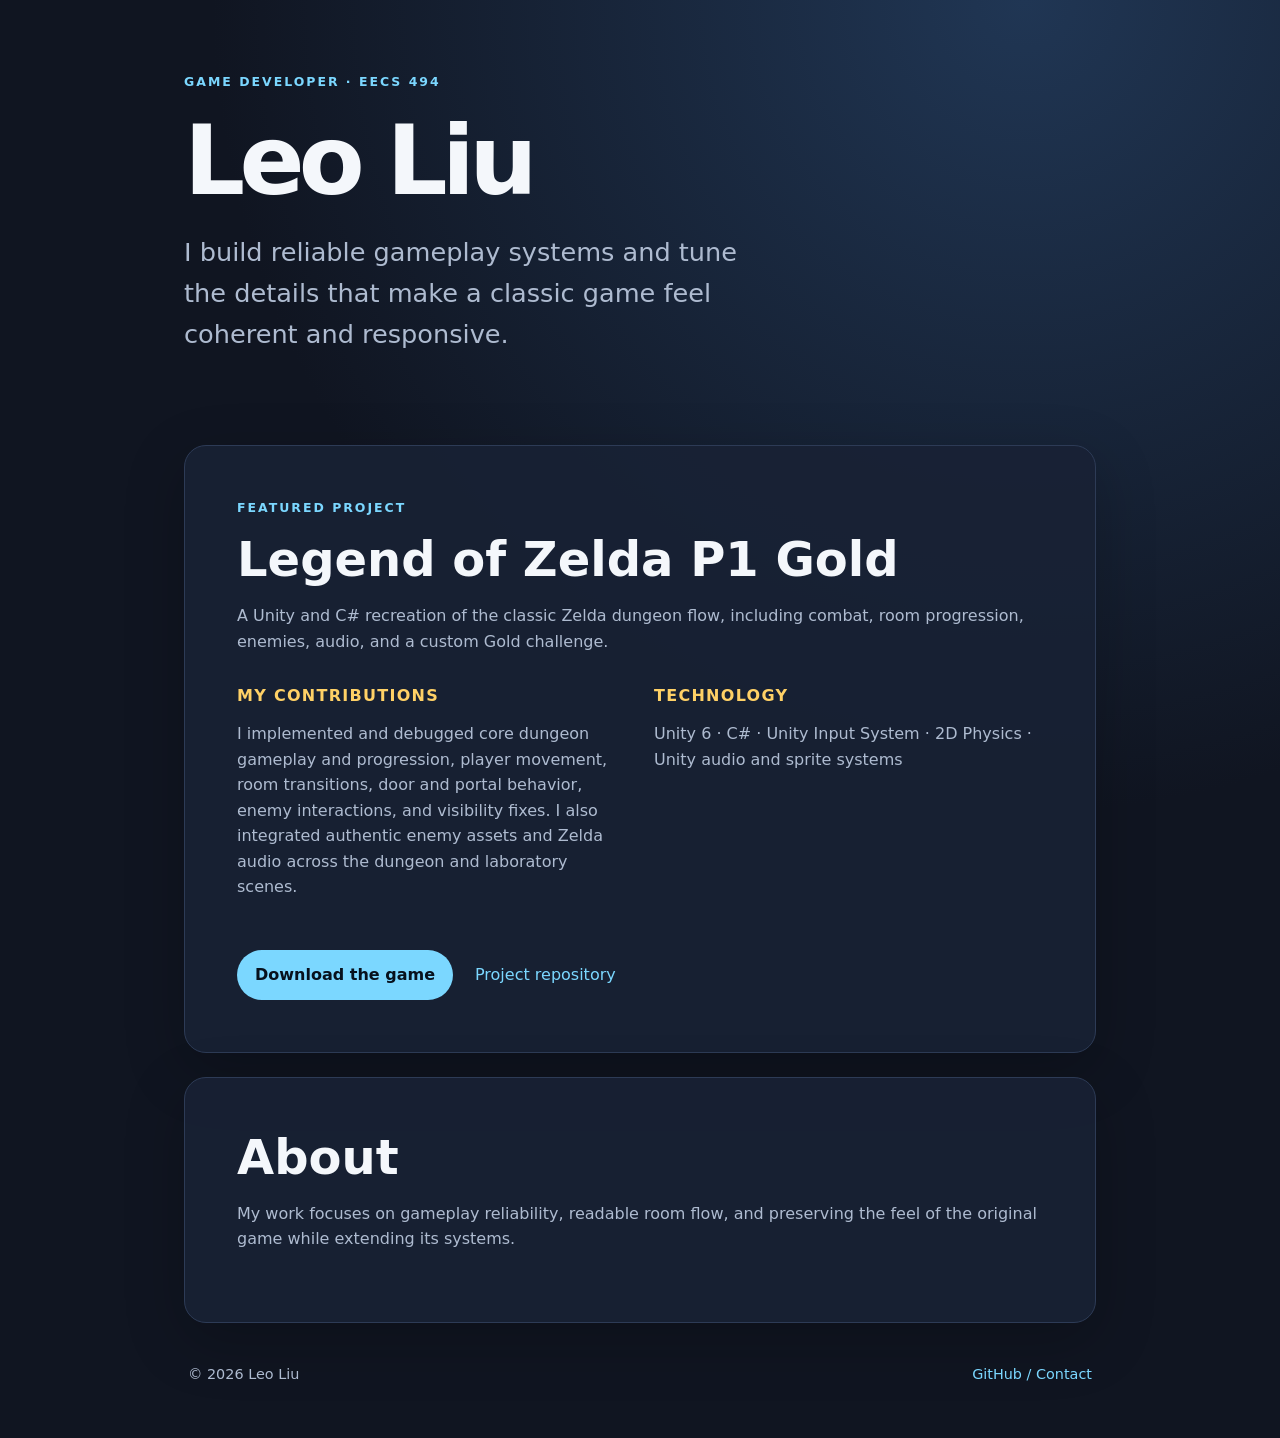
==== leo-liu.html @ e812a275 "Add Leo Liu portfolio page" ====
<!doctype html>
<html lang="en">
<head>
  <meta charset="utf-8">
  <meta name="viewport" content="width=device-width, initial-scale=1">
  <title>Leo Liu | Game Developer</title>
  <link rel="stylesheet" href="style.css">
</head>
<body>
  <main class="page">
    <header class="hero">
      <p class="eyebrow">GAME DEVELOPER · EECS 494</p>
      <h1>Leo Liu</h1>
      <p class="intro">I build reliable gameplay systems and tune the details that make a classic game feel coherent and responsive.</p>
    </header>

    <section class="project">
      <p class="eyebrow">FEATURED PROJECT</p>
      <h2>Legend of Zelda P1 Gold</h2>
      <p>A Unity and C# recreation of the classic Zelda dungeon flow, including combat, room progression, enemies, audio, and a custom Gold challenge.</p>
      <div class="grid">
        <div>
          <h3>My contributions</h3>
          <p>I implemented and debugged core dungeon gameplay and progression, player movement, room transitions, door and portal behavior, enemy interactions, and visibility fixes. I also integrated authentic enemy assets and Zelda audio across the dungeon and laboratory scenes.</p>
        </div>
        <div>
          <h3>Technology</h3>
          <p>Unity 6 · C# · Unity Input System · 2D Physics · Unity audio and sprite systems</p>
        </div>
      </div>
      <div class="actions">
        <a class="button" href="https://github.com/yYuanDaD/zelda-p1-gold-build/releases">Download the game</a>
        <a class="text-link" href="https://github.com/leoxliu05/494p1_Zelda">Project repository</a>
      </div>
    </section>

    <section class="about">
      <h2>About</h2>
      <p>My work focuses on gameplay reliability, readable room flow, and preserving the feel of the original game while extending its systems.</p>
    </section>

    <footer>
      <span>© 2026 Leo Liu</span>
      <a href="https://github.com/leoxliu05">GitHub / Contact</a>
    </footer>
  </main>
</body>
</html>
---- style.css ----
:root {
  color-scheme: dark;
  --bg: #101521;
  --panel: #182235;
  --line: #2d3b56;
  --text: #f4f7fb;
  --muted: #aebbd0;
  --accent: #7bd7ff;
  --accent-2: #ffd166;
}

* { box-sizing: border-box; }
body {
  margin: 0;
  background: radial-gradient(circle at 80% 0%, #203654 0, var(--bg) 46%);
  color: var(--text);
  font-family: Inter, ui-sans-serif, system-ui, -apple-system, "Segoe UI", sans-serif;
  line-height: 1.6;
}
.page { max-width: 960px; margin: 0 auto; padding: 72px 24px 36px; }
.hero { max-width: 700px; padding-bottom: 72px; }
.eyebrow { color: var(--accent); font-size: .78rem; font-weight: 800; letter-spacing: .16em; margin: 0 0 14px; }
h1, h2, h3 { line-height: 1.15; margin: 0 0 16px; }
h1 { font-size: clamp(3rem, 9vw, 6rem); letter-spacing: -.06em; }
h2 { font-size: clamp(2rem, 4vw, 3rem); }
h3 { color: var(--accent-2); font-size: 1rem; text-transform: uppercase; letter-spacing: .08em; }
p { color: var(--muted); margin: 0 0 18px; }
.intro { font-size: clamp(1.2rem, 2vw, 1.6rem); max-width: 600px; }
.project, .about { background: rgba(24, 34, 53, .88); border: 1px solid var(--line); border-radius: 22px; padding: clamp(24px, 5vw, 52px); margin-bottom: 24px; box-shadow: 0 18px 60px rgba(0,0,0,.22); }
.grid { display: grid; grid-template-columns: repeat(2, minmax(0, 1fr)); gap: 28px; margin: 32px 0; }
.actions { display: flex; align-items: center; gap: 22px; flex-wrap: wrap; }
.button { background: var(--accent); color: #07111d; padding: 12px 18px; border-radius: 999px; font-weight: 800; text-decoration: none; }
.text-link, footer a { color: var(--accent); text-decoration: none; }
.button:hover, .text-link:hover, footer a:hover { opacity: .8; }
footer { display: flex; justify-content: space-between; gap: 16px; padding: 16px 4px; color: var(--muted); font-size: .9rem; }
@media (max-width: 640px) { .page { padding-top: 42px; } .hero { padding-bottom: 42px; } .grid { grid-template-columns: 1fr; gap: 12px; } footer { flex-direction: column; } }
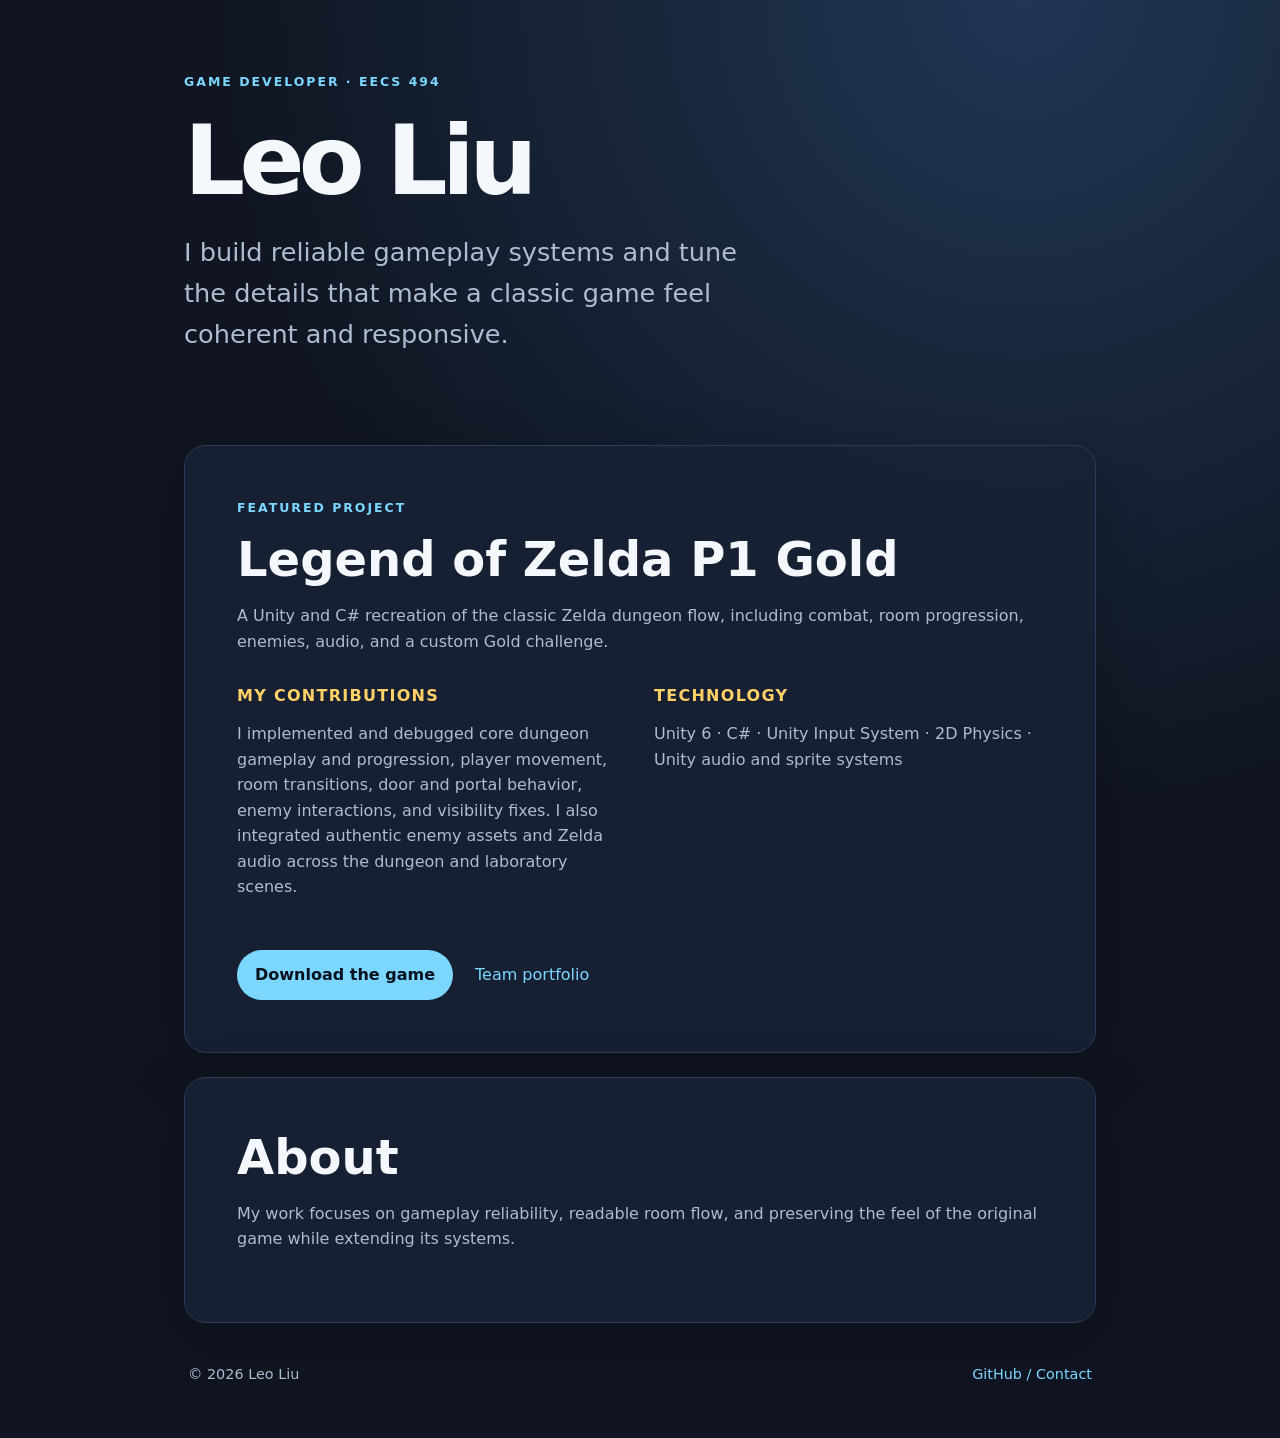
==== commit 1f474b6d: "Remove source repository link from Leo portfolio" ====
--- a/leo-liu.html
+++ b/leo-liu.html
@@ -30,7 +30,7 @@
       </div>
       <div class="actions">
         <a class="button" href="https://github.com/yYuanDaD/zelda-p1-gold-build/releases">Download the game</a>
-        <a class="text-link" href="https://github.com/leoxliu05/494p1_Zelda">Project repository</a>
+        <a class="text-link" href="/portfolio/">Team portfolio</a>
       </div>
     </section>
 
@@ -46,3 +46,4 @@
   </main>
 </body>
 </html>
+
